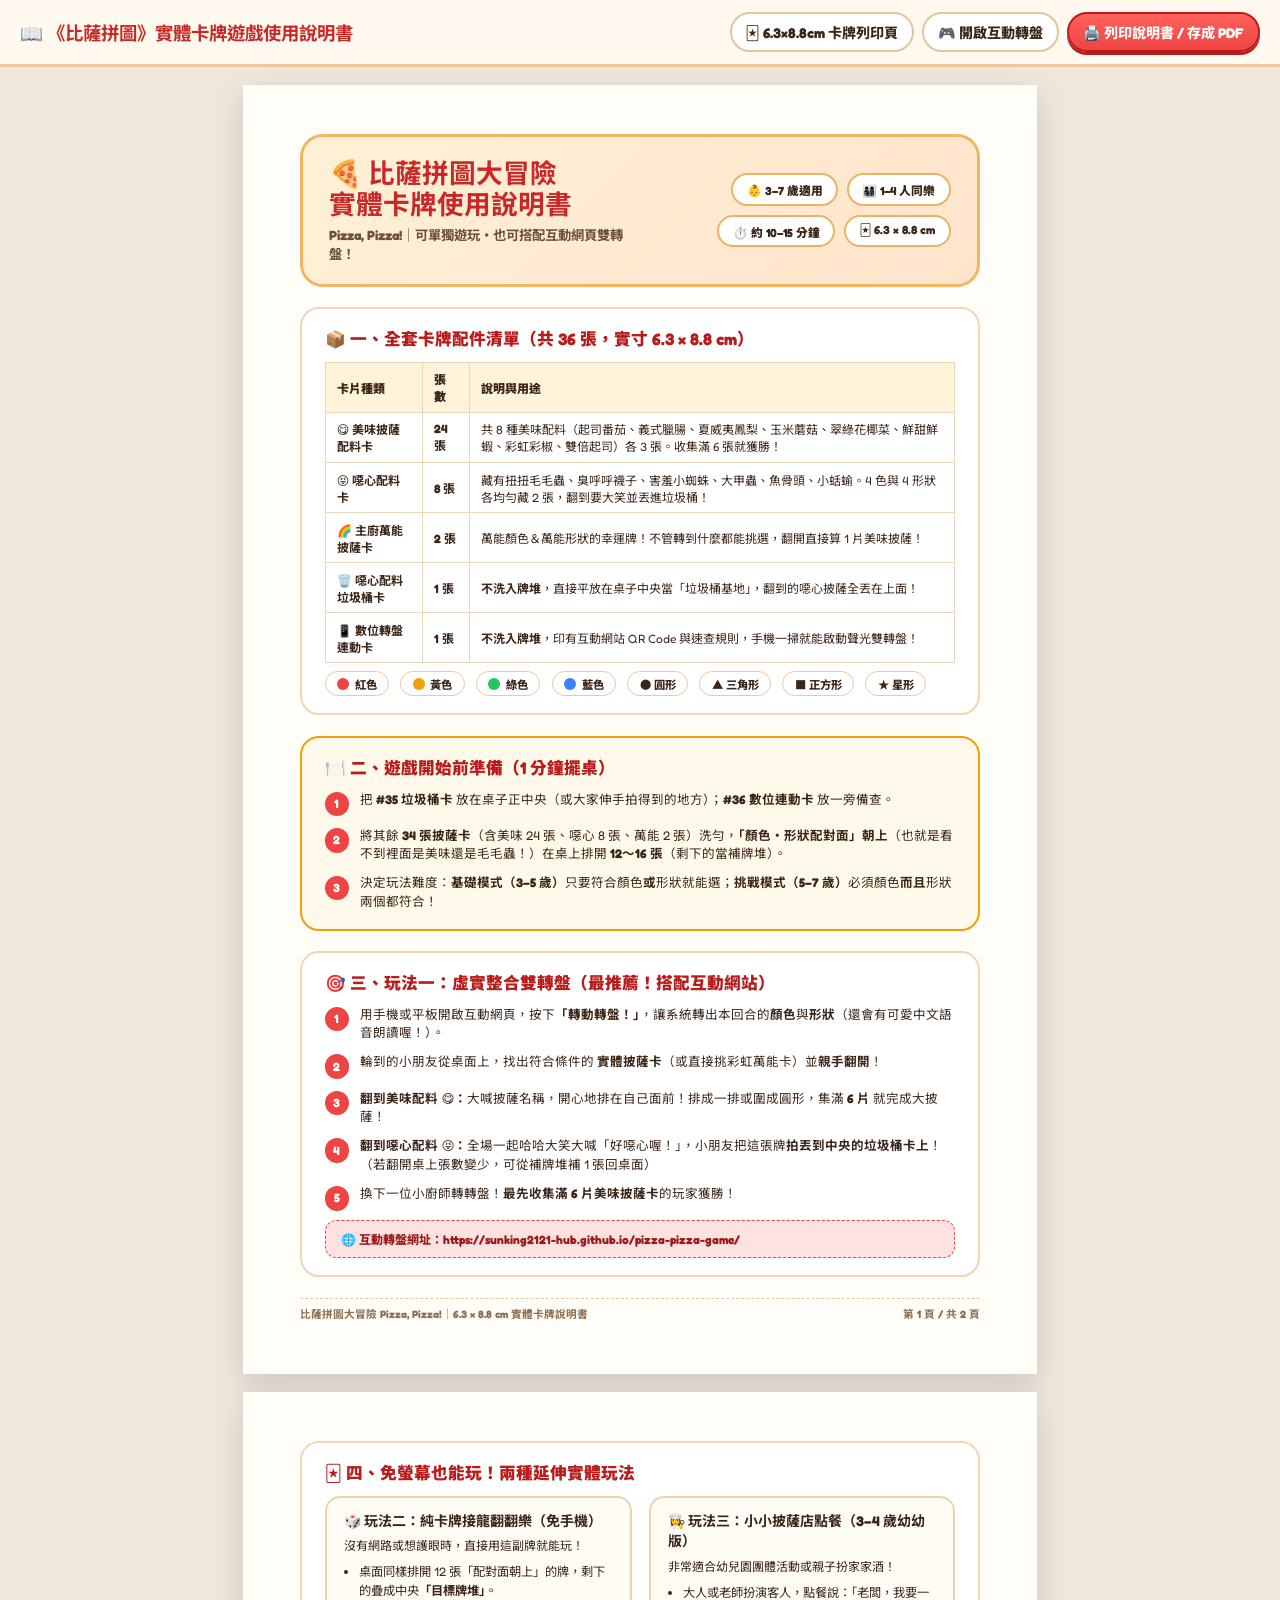
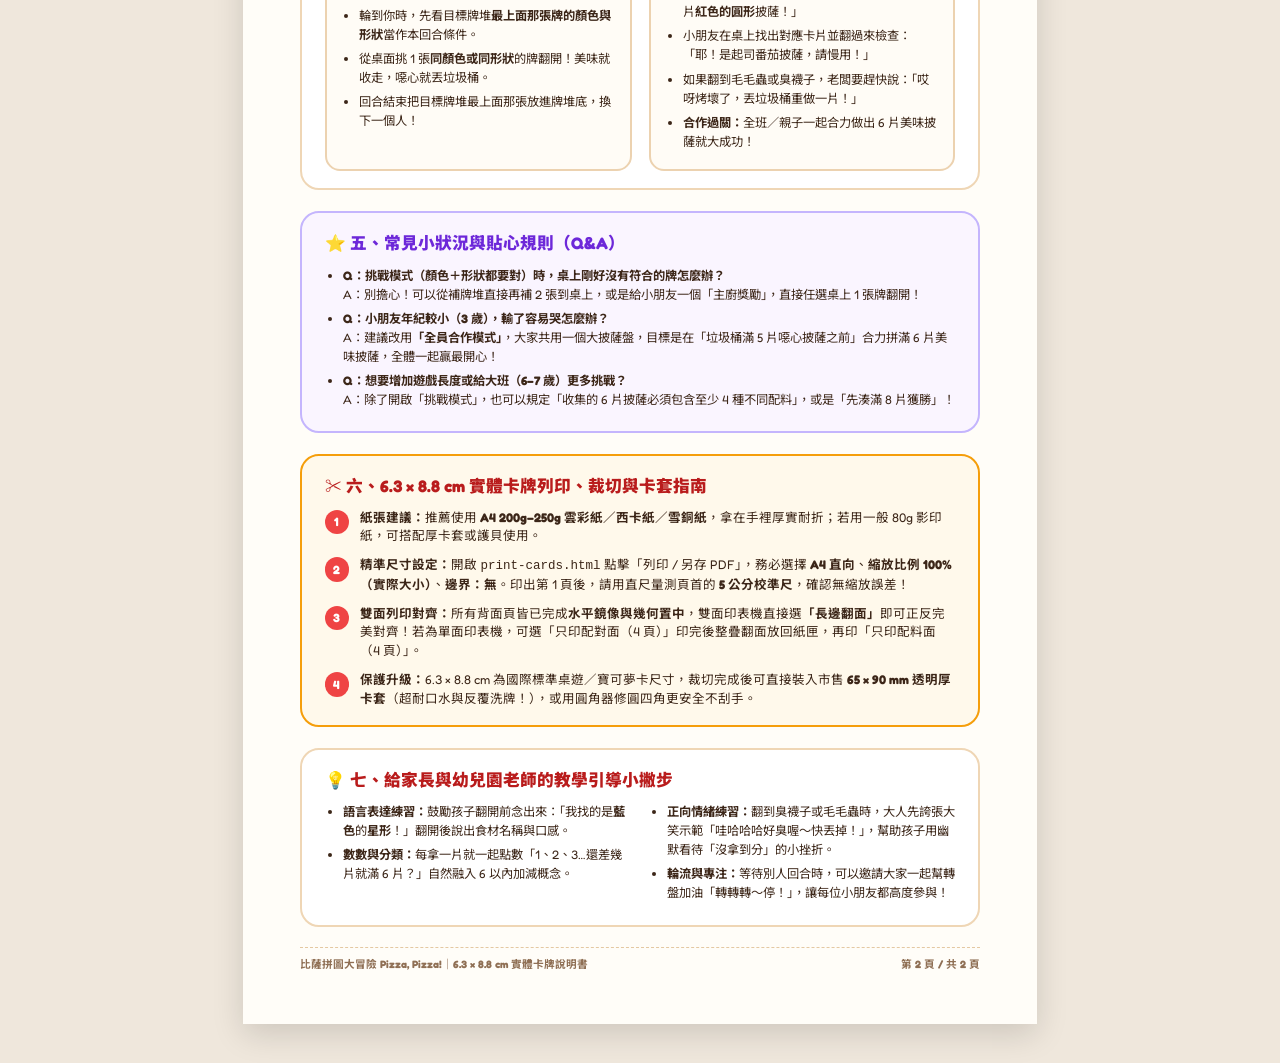
==== manual.html @ bb8e14bf "Add 6.3x8.8cm printable card deck and instruction manual" ====
<!DOCTYPE html>
<html lang="zh-Hant">
<head>
  <meta charset="UTF-8" />
  <meta name="viewport" content="width=device-width, initial-scale=1.0" />
  <title>比薩拼圖（Pizza, Pizza!）實體卡牌遊戲使用說明書</title>
  <link rel="preconnect" href="https://fonts.googleapis.com">
  <link rel="preconnect" href="https://fonts.gstatic.com" crossorigin>
  <link href="https://fonts.googleapis.com/css2?family=Fredoka:wght@600;700&family=Noto+Sans+TC:wght@500;700;900&display=swap" rel="stylesheet">
  <style>
    * {
      box-sizing: border-box;
      -webkit-print-color-adjust: exact !important;
      print-color-adjust: exact !important;
    }

    @page {
      size: A4 portrait;
      margin: 0;
    }

    body {
      margin: 0;
      padding: 0;
      font-family: 'Fredoka', 'Noto Sans TC', system-ui, sans-serif;
      background: #efe7dc;
      color: #3c2618;
    }

    .toolbar {
      position: sticky;
      top: 0;
      z-index: 200;
      background: rgba(255, 250, 241, 0.96);
      backdrop-filter: blur(8px);
      border-bottom: 3px solid #ecc99b;
      padding: 12px 20px;
      display: flex;
      align-items: center;
      justify-content: space-between;
      gap: 12px;
      flex-wrap: wrap;
    }

    .toolbar h1 {
      margin: 0;
      font-size: 1.15rem;
      color: #c82828;
    }

    .toolbar-actions {
      display: flex;
      gap: 8px;
      flex-wrap: wrap;
    }

    .tb-btn {
      padding: 8px 14px;
      border-radius: 999px;
      border: 2.5px solid #e2c59d;
      background: #fff;
      color: #3c2618;
      font-family: inherit;
      font-size: 0.88rem;
      font-weight: 800;
      cursor: pointer;
      text-decoration: none;
      display: inline-flex;
      align-items: center;
      gap: 6px;
    }

    .tb-btn.primary {
      background: linear-gradient(180deg, #ff6259 0%, #ef4444 100%);
      border-color: #b91c1c;
      color: #fff;
      box-shadow: 0 3px 0 #b91c1c;
    }

    .pages-wrap {
      display: flex;
      flex-direction: column;
      align-items: center;
      gap: 18px;
      padding: 18px 0 40px;
    }

    .manual-page {
      width: 210mm;
      min-height: 297mm;
      background: #fffdf8;
      box-shadow: 0 10px 30px rgba(0, 0, 0, 0.14);
      padding: 13mm 15mm 14mm;
      position: relative;
      display: flex;
      flex-direction: column;
      gap: 5.5mm;
      page-break-after: always;
      break-after: page;
    }

    .manual-page:last-child {
      page-break-after: auto;
      break-after: auto;
    }

    .hero-header {
      background: linear-gradient(135deg, #fff1d6 0%, #ffe4cc 100%);
      border: 1mm solid #f3b562;
      border-radius: 6mm;
      padding: 5.5mm 7mm;
      display: flex;
      align-items: center;
      justify-content: space-between;
      gap: 6mm;
    }

    .hero-title h2 {
      margin: 0 0 1.5mm;
      font-size: 20pt;
      color: #c82828;
      line-height: 1.15;
    }

    .hero-title p {
      margin: 0;
      font-size: 10pt;
      font-weight: 700;
      color: #6d4f3b;
    }

    .meta-pills {
      display: flex;
      flex-wrap: wrap;
      gap: 2.5mm;
      justify-content: flex-end;
      max-width: 78mm;
    }

    .meta-pill {
      padding: 1.5mm 3.5mm;
      border-radius: 999px;
      background: #fff;
      border: 0.6mm solid #eab364;
      font-size: 8.8pt;
      font-weight: 900;
      color: #3c2618;
    }

    .section-box {
      background: #ffffff;
      border: 0.7mm solid #efd6b5;
      border-radius: 5mm;
      padding: 4.5mm 6mm;
    }

    .section-box.highlight-box {
      background: #fff9eb;
      border-color: #f59e0b;
    }

    .section-box.purple-box {
      background: #faf5ff;
      border-color: #c4b5fd;
    }

    .section-title {
      margin: 0 0 3mm;
      font-size: 12.5pt;
      font-weight: 900;
      color: #b91c1c;
      display: flex;
      align-items: center;
      gap: 2mm;
    }

    .purple-box .section-title {
      color: #6d28d9;
    }

    .two-col {
      display: grid;
      grid-template-columns: 1fr 1fr;
      gap: 4.5mm;
    }

    .spec-table {
      width: 100%;
      border-collapse: collapse;
      font-size: 9pt;
    }

    .spec-table th,
    .spec-table td {
      border: 0.4mm solid #ecd6b8;
      padding: 2mm 3mm;
      text-align: left;
    }

    .spec-table th {
      background: #fff3da;
      font-weight: 900;
    }

    .steps-list {
      margin: 0;
      padding: 0;
      list-style: none;
      display: flex;
      flex-direction: column;
      gap: 2.8mm;
    }

    .steps-list li {
      display: flex;
      align-items: flex-start;
      gap: 3mm;
      font-size: 9.4pt;
      line-height: 1.48;
    }

    .step-badge {
      width: 6.5mm;
      height: 6.5mm;
      border-radius: 50%;
      background: #ef4444;
      color: #fff;
      font-size: 9pt;
      font-weight: 900;
      display: inline-flex;
      align-items: center;
      justify-content: center;
      flex-shrink: 0;
      margin-top: 0.3mm;
    }

    .mode-card {
      background: #fffcf6;
      border: 0.6mm solid #ecd2b0;
      border-radius: 4mm;
      padding: 3.5mm 4.5mm;
      font-size: 9pt;
      line-height: 1.48;
    }

    .mode-card h4 {
      margin: 0 0 1.5mm;
      font-size: 10.5pt;
      color: #3c2618;
    }

    .bullet-list {
      margin: 0;
      padding-left: 5mm;
      font-size: 9.2pt;
      line-height: 1.55;
    }

    .bullet-list li {
      margin-bottom: 1.4mm;
    }

    .color-row {
      display: flex;
      gap: 3mm;
      flex-wrap: wrap;
      margin-top: 2mm;
    }

    .chip {
      display: inline-flex;
      align-items: center;
      gap: 1.5mm;
      padding: 1mm 3mm;
      border-radius: 999px;
      font-size: 8.5pt;
      font-weight: 800;
      background: #fff;
      border: 0.5mm solid #e5caa7;
    }

    .dot {
      width: 3.2mm;
      height: 3.2mm;
      border-radius: 50%;
      display: inline-block;
    }

    .url-banner {
      margin-top: 2.5mm;
      padding: 2.5mm 4mm;
      border-radius: 3mm;
      background: #fee2e2;
      border: 0.5mm dashed #ef4444;
      font-size: 9pt;
      font-weight: 800;
      color: #991b1b;
    }

    .page-footer {
      margin-top: auto;
      padding-top: 2mm;
      border-top: 0.4mm dashed #e4c8a2;
      display: flex;
      justify-content: space-between;
      font-size: 8pt;
      font-weight: 700;
      color: #8f6f54;
    }

    @media print {
      body { background: #fff; }
      .no-print { display: none !important; }
      .pages-wrap { padding: 0; gap: 0; }
      .manual-page { box-shadow: none; margin: 0; }
    }
  </style>
</head>
<body>
  <header class="toolbar no-print">
    <h1>📖 《比薩拼圖》實體卡牌遊戲使用說明書</h1>
    <div class="toolbar-actions">
      <a class="tb-btn" href="print-cards.html">🃏 6.3×8.8cm 卡牌列印頁</a>
      <a class="tb-btn" href="index.html">🎮 開啟互動轉盤</a>
      <button class="tb-btn primary" onclick="window.print()">🖨️ 列印說明書 / 存成 PDF</button>
    </div>
  </header>

  <main class="pages-wrap">
    <!-- ==================== 第 1 頁：遊戲介紹、配件、主要玩法 ==================== -->
    <article class="manual-page">
      <div class="hero-header">
        <div class="hero-title">
          <h2>🍕 比薩拼圖大冒險<br/>實體卡牌使用說明書</h2>
          <p>Pizza, Pizza!｜可單獨遊玩・也可搭配互動網頁雙轉盤！</p>
        </div>
        <div class="meta-pills">
          <span class="meta-pill">👶 3–7 歲適用</span>
          <span class="meta-pill">👨‍👩‍👧‍👦 1–4 人同樂</span>
          <span class="meta-pill">⏱️ 約 10–15 分鐘</span>
          <span class="meta-pill">🃏 6.3 × 8.8 cm</span>
        </div>
      </div>

      <!-- 配件清單 -->
      <section class="section-box">
        <h3 class="section-title">📦 一、全套卡牌配件清單（共 36 張，實寸 6.3 × 8.8 cm）</h3>
        <table class="spec-table">
          <thead>
            <tr>
              <th>卡片種類</th>
              <th>張數</th>
              <th>說明與用途</th>
            </tr>
          </thead>
          <tbody>
            <tr>
              <td><strong>😋 美味披薩配料卡</strong></td>
              <td><strong>24 張</strong></td>
              <td>共 8 種美味配料（起司番茄、義式臘腸、夏威夷鳳梨、玉米蘑菇、翠綠花椰菜、鮮甜鮮蝦、彩虹彩椒、雙倍起司）各 3 張。收集滿 6 張就獲勝！</td>
            </tr>
            <tr>
              <td><strong>😝 噁心配料卡</strong></td>
              <td><strong>8 張</strong></td>
              <td>藏有扭扭毛毛蟲、臭呼呼襪子、害羞小蜘蛛、大甲蟲、魚骨頭、小蛞蝓。4 色與 4 形狀各均勻藏 2 張，翻到要大笑並丟進垃圾桶！</td>
            </tr>
            <tr>
              <td><strong>🌈 主廚萬能披薩卡</strong></td>
              <td><strong>2 張</strong></td>
              <td>萬能顏色＆萬能形狀的幸運牌！不管轉到什麼都能挑選，翻開直接算 1 片美味披薩！</td>
            </tr>
            <tr>
              <td><strong>🗑️ 噁心配料垃圾桶卡</strong></td>
              <td><strong>1 張</strong></td>
              <td><strong>不洗入牌堆</strong>，直接平放在桌子中央當「垃圾桶基地」，翻到的噁心披薩全丟在上面！</td>
            </tr>
            <tr>
              <td><strong>📱 數位轉盤連動卡</strong></td>
              <td><strong>1 張</strong></td>
              <td><strong>不洗入牌堆</strong>，印有互動網站 QR Code 與速查規則，手機一掃就能啟動聲光雙轉盤！</td>
            </tr>
          </tbody>
        </table>
        <div class="color-row">
          <span class="chip"><span class="dot" style="background:#ef4444"></span>紅色</span>
          <span class="chip"><span class="dot" style="background:#f59e0b"></span>黃色</span>
          <span class="chip"><span class="dot" style="background:#22c55e"></span>綠色</span>
          <span class="chip"><span class="dot" style="background:#3b82f6"></span>藍色</span>
          <span class="chip">● 圓形</span>
          <span class="chip">▲ 三角形</span>
          <span class="chip">■ 正方形</span>
          <span class="chip">★ 星形</span>
        </div>
      </section>

      <!-- 遊戲準備 -->
      <section class="section-box highlight-box">
        <h3 class="section-title">🍽️ 二、遊戲開始前準備（1 分鐘擺桌）</h3>
        <ol class="steps-list">
          <li><span class="step-badge">1</span><div>把 <strong>#35 垃圾桶卡</strong> 放在桌子正中央（或大家伸手拍得到的地方）；<strong>#36 數位連動卡</strong> 放一旁備查。</div></li>
          <li><span class="step-badge">2</span><div>將其餘 <strong>34 張披薩卡</strong>（含美味 24 張、噁心 8 張、萬能 2 張）洗勻，<strong>「顏色・形狀配對面」朝上</strong>（也就是看不到裡面是美味還是毛毛蟲！）在桌上排開 <strong>12～16 張</strong>（剩下的當補牌堆）。</div></li>
          <li><span class="step-badge">3</span><div>決定玩法難度：<strong>基礎模式（3–5 歲）</strong>只要符合顏色<strong>或</strong>形狀就能選；<strong>挑戰模式（5–7 歲）</strong>必須顏色<strong>而且</strong>形狀兩個都符合！</div></li>
        </ol>
      </section>

      <!-- 玩法一：虛實整合 -->
      <section class="section-box">
        <h3 class="section-title">🎯 三、玩法一：虛實整合雙轉盤（最推薦！搭配互動網站）</h3>
        <ol class="steps-list">
          <li><span class="step-badge">1</span><div>用手機或平板開啟互動網頁，按下<strong>「轉動轉盤！」</strong>，讓系統轉出本回合的<strong>顏色</strong>與<strong>形狀</strong>（還會有可愛中文語音朗讀喔！）。</div></li>
          <li><span class="step-badge">2</span><div>輪到的小朋友從桌面上，找出符合條件的 <strong>實體披薩卡</strong>（或直接挑彩虹萬能卡）並<strong>親手翻開</strong>！</div></li>
          <li><span class="step-badge">3</span><div><strong>翻到美味配料 😋：</strong>大喊披薩名稱，開心地排在自己面前！排成一排或圍成圓形，集滿 <strong>6 片</strong> 就完成大披薩！</div></li>
          <li><span class="step-badge">4</span><div><strong>翻到噁心配料 😝：</strong>全場一起哈哈大笑大喊「好噁心喔！」，小朋友把這張牌<strong>拍丟到中央的垃圾桶卡上</strong>！（若翻開桌上張數變少，可從補牌堆補 1 張回桌面）</div></li>
          <li><span class="step-badge">5</span><div>換下一位小廚師轉轉盤！<strong>最先收集滿 6 片美味披薩卡</strong>的玩家獲勝！</div></li>
        </ol>
        <div class="url-banner">🌐 互動轉盤網址：https://sunking2121-hub.github.io/pizza-pizza-game/</div>
      </section>

      <div class="page-footer">
        <span>比薩拼圖大冒險 Pizza, Pizza!｜6.3 × 8.8 cm 實體卡牌說明書</span>
        <span>第 1 頁 / 共 2 頁</span>
      </div>
    </article>

    <!-- ==================== 第 2 頁：免螢幕玩法、分齡引導、列印製作教學 ==================== -->
    <article class="manual-page">
      <!-- 免螢幕玩法與幼兒延伸玩法 -->
      <section class="section-box">
        <h3 class="section-title">🃏 四、免螢幕也能玩！兩種延伸實體玩法</h3>
        <div class="two-col">
          <div class="mode-card">
            <h4>🎲 玩法二：純卡牌接龍翻翻樂（免手機）</h4>
            <p style="margin:0 0 2mm">沒有網路或想護眼時，直接用這副牌就能玩！</p>
            <ul class="bullet-list" style="padding-left:4.2mm">
              <li>桌面同樣排開 12 張「配對面朝上」的牌，剩下的疊成中央<strong>「目標牌堆」</strong>。</li>
              <li>輪到你時，先看目標牌堆<strong>最上面那張牌的顏色與形狀</strong>當作本回合條件。</li>
              <li>從桌面挑 1 張<strong>同顏色或同形狀</strong>的牌翻開！美味就收走，噁心就丟垃圾桶。</li>
              <li>回合結束把目標牌堆最上面那張放進牌堆底，換下一個人！</li>
            </ul>
          </div>
          <div class="mode-card">
            <h4>👩‍🍳 玩法三：小小披薩店點餐（3–4 歲幼幼版）</h4>
            <p style="margin:0 0 2mm">非常適合幼兒園團體活動或親子扮家家酒！</p>
            <ul class="bullet-list" style="padding-left:4.2mm">
              <li>大人或老師扮演客人，點餐說：「老闆，我要一片<strong>紅色的圓形</strong>披薩！」</li>
              <li>小朋友在桌上找出對應卡片並翻過來檢查：「耶！是起司番茄披薩，請慢用！」</li>
              <li>如果翻到毛毛蟲或臭襪子，老闆要趕快說：「哎呀烤壞了，丟垃圾桶重做一片！」</li>
              <li><strong>合作過關：</strong>全班／親子一起合力做出 6 片美味披薩就大成功！</li>
            </ul>
          </div>
        </div>
      </section>

      <!-- 難度與勝負細節 -->
      <section class="section-box purple-box">
        <h3 class="section-title">⭐ 五、常見小狀況與貼心規則（Q&amp;A）</h3>
        <ul class="bullet-list">
          <li><strong>Q：挑戰模式（顏色＋形狀都要對）時，桌上剛好沒有符合的牌怎麼辦？</strong><br/>A：別擔心！可以從補牌堆直接再補 2 張到桌上，或是給小朋友一個「主廚獎勵」，直接任選桌上 1 張牌翻開！</li>
          <li><strong>Q：小朋友年紀較小（3 歲），輸了容易哭怎麼辦？</strong><br/>A：建議改用<strong>「全員合作模式」</strong>，大家共用一個大披薩盤，目標是在「垃圾桶滿 5 片噁心披薩之前」合力拼滿 6 片美味披薩，全體一起贏最開心！</li>
          <li><strong>Q：想要增加遊戲長度或給大班（6–7 歲）更多挑戰？</strong><br/>A：除了開啟「挑戰模式」，也可以規定「收集的 6 片披薩必須包含至少 4 種不同配料」，或是「先湊滿 8 片獲勝」！</li>
        </ul>
      </section>

      <!-- 6.3 x 8.8 cm 製作與列印教學 -->
      <section class="section-box highlight-box">
        <h3 class="section-title">✂️ 六、6.3 × 8.8 cm 實體卡牌列印、裁切與卡套指南</h3>
        <ol class="steps-list">
          <li><span class="step-badge">1</span><div><strong>紙張建議：</strong>推薦使用 <strong>A4 200g–250g 雲彩紙／西卡紙／雪銅紙</strong>，拿在手裡厚實耐折；若用一般 80g 影印紙，可搭配厚卡套或護貝使用。</div></li>
          <li><span class="step-badge">2</span><div><strong>精準尺寸設定：</strong>開啟 <code>print-cards.html</code> 點擊「列印 / 另存 PDF」，務必選擇 <strong>A4 直向</strong>、<strong>縮放比例 100%（實際大小）</strong>、<strong>邊界：無</strong>。印出第 1 頁後，請用直尺量測頁首的 <strong>5 公分校準尺</strong>，確認無縮放誤差！</div></li>
          <li><span class="step-badge">3</span><div><strong>雙面列印對齊：</strong>所有背面頁皆已完成<strong>水平鏡像與幾何置中</strong>，雙面印表機直接選<strong>「長邊翻面」</strong>即可正反完美對齊！若為單面印表機，可選「只印配對面（4 頁）」印完後整疊翻面放回紙匣，再印「只印配料面（4 頁）」。</div></li>
          <li><span class="step-badge">4</span><div><strong>保護升級：</strong>6.3 × 8.8 cm 為國際標準桌遊／寶可夢卡尺寸，裁切完成後可直接裝入市售 <strong>65 × 90 mm 透明厚卡套</strong>（超耐口水與反覆洗牌！），或用圓角器修圓四角更安全不刮手。</div></li>
        </ol>
      </section>

      <!-- 幼兒園老師／家長共玩引導 -->
      <section class="section-box">
        <h3 class="section-title">💡 七、給家長與幼兒園老師的教學引導小撇步</h3>
        <div class="two-col">
          <ul class="bullet-list">
            <li><strong>語言表達練習：</strong>鼓勵孩子翻開前念出來：「我找的是<strong>藍色</strong>的<strong>星形</strong>！」翻開後說出食材名稱與口感。</li>
            <li><strong>數數與分類：</strong>每拿一片就一起點數「1、2、3…還差幾片就滿 6 片？」自然融入 6 以內加減概念。</li>
          </ul>
          <ul class="bullet-list">
            <li><strong>正向情緒練習：</strong>翻到臭襪子或毛毛蟲時，大人先誇張大笑示範「哇哈哈哈好臭喔～快丟掉！」，幫助孩子用幽默看待「沒拿到分」的小挫折。</li>
            <li><strong>輪流與專注：</strong>等待別人回合時，可以邀請大家一起幫轉盤加油「轉轉轉～停！」，讓每位小朋友都高度參與！</li>
          </ul>
        </div>
      </section>

      <div class="page-footer">
        <span>比薩拼圖大冒險 Pizza, Pizza!｜6.3 × 8.8 cm 實體卡牌說明書</span>
        <span>第 2 頁 / 共 2 頁</span>
      </div>
    </article>
  </main>
</body>
</html>
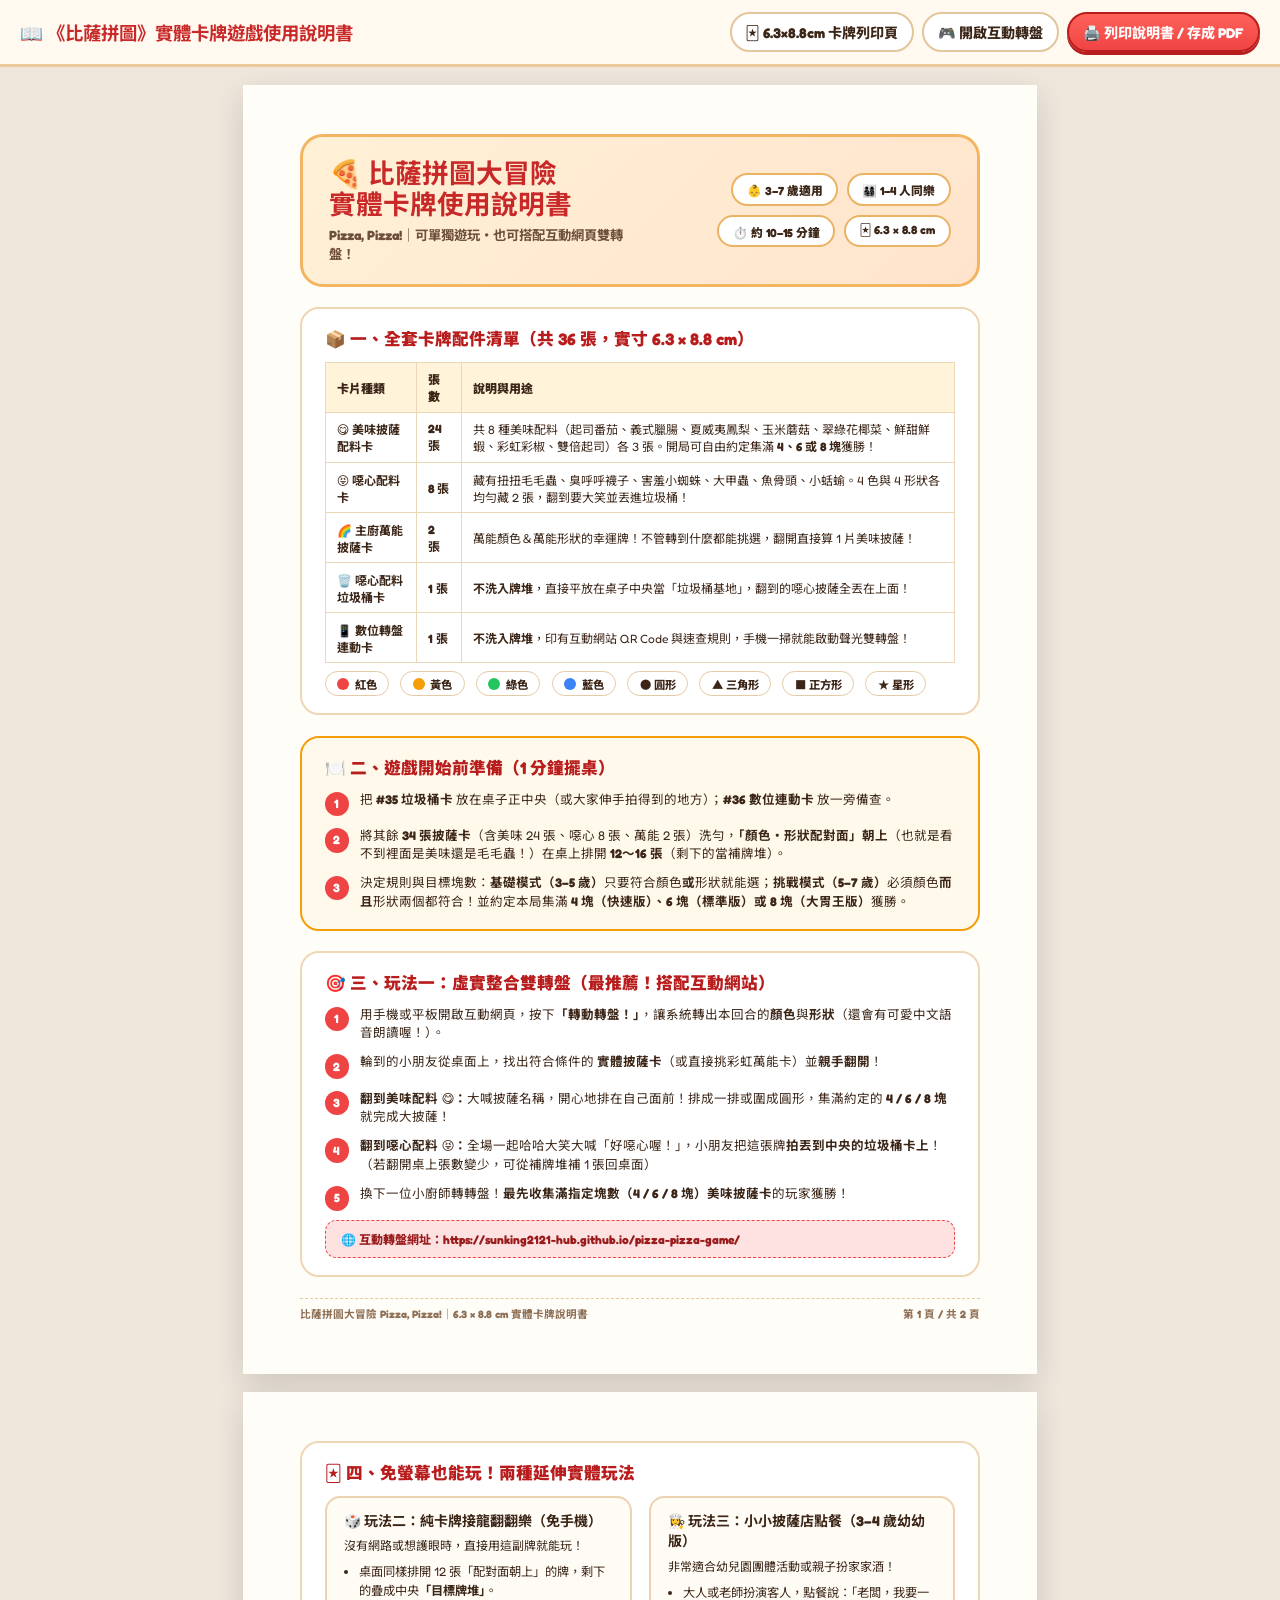
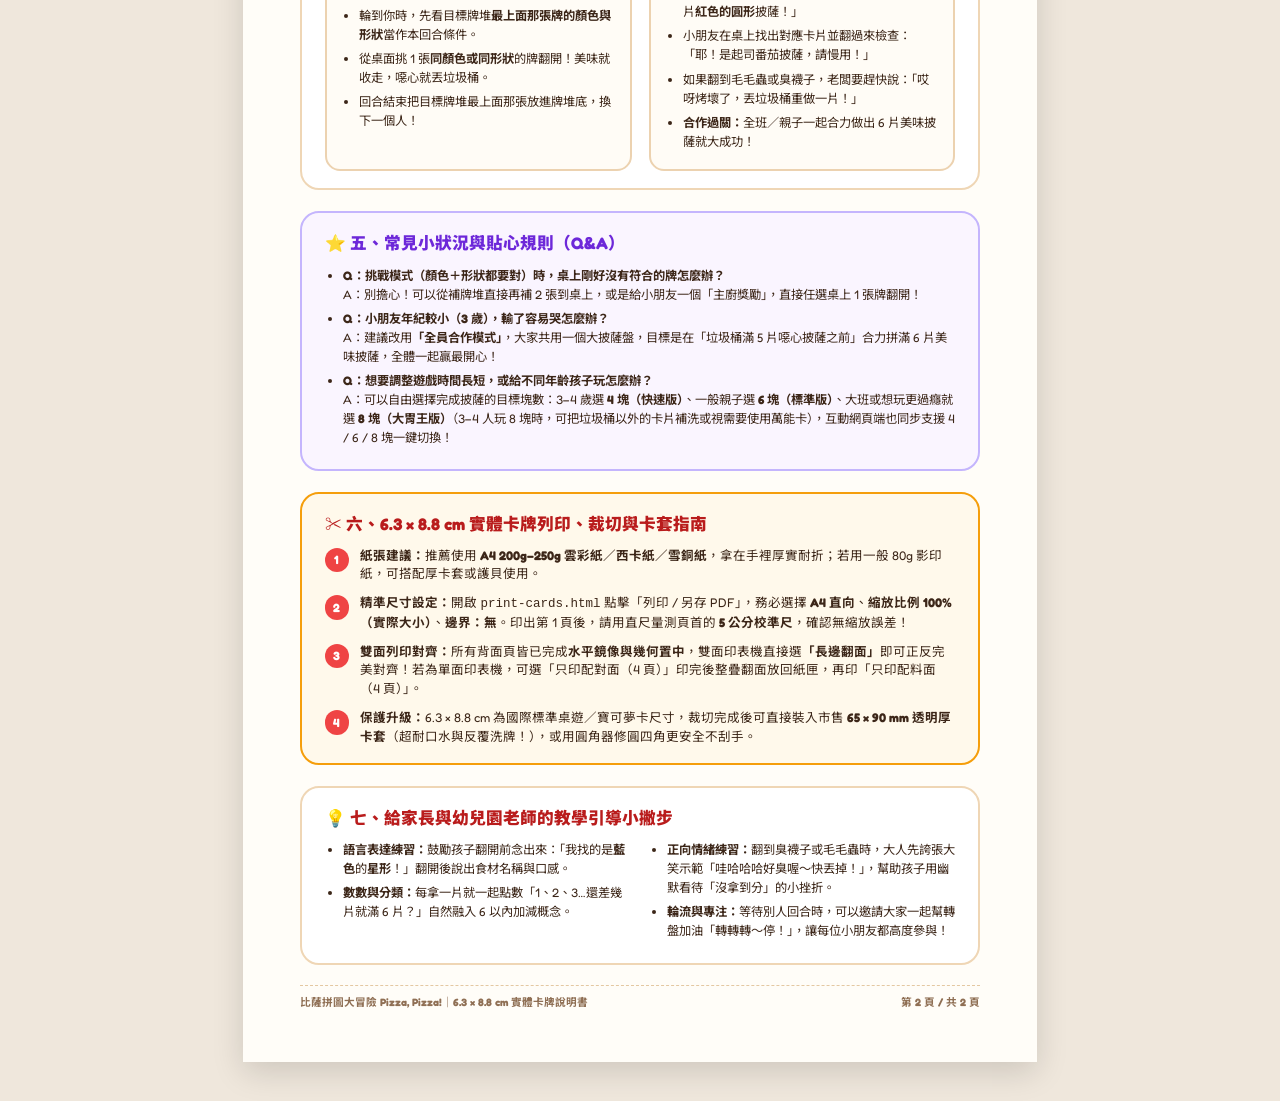
==== commit 5cdc97e8: "Support selectable 4, 6, or 8 pizza slices to complete" ====
--- a/manual.html
+++ b/manual.html
@@ -357,7 +357,7 @@
             <tr>
               <td><strong>😋 美味披薩配料卡</strong></td>
               <td><strong>24 張</strong></td>
-              <td>共 8 種美味配料（起司番茄、義式臘腸、夏威夷鳳梨、玉米蘑菇、翠綠花椰菜、鮮甜鮮蝦、彩虹彩椒、雙倍起司）各 3 張。收集滿 6 張就獲勝！</td>
+              <td>共 8 種美味配料（起司番茄、義式臘腸、夏威夷鳳梨、玉米蘑菇、翠綠花椰菜、鮮甜鮮蝦、彩虹彩椒、雙倍起司）各 3 張。開局可自由約定集滿 <strong>4、6 或 8 塊</strong>獲勝！</td>
             </tr>
             <tr>
               <td><strong>😝 噁心配料卡</strong></td>
@@ -399,7 +399,7 @@
         <ol class="steps-list">
           <li><span class="step-badge">1</span><div>把 <strong>#35 垃圾桶卡</strong> 放在桌子正中央（或大家伸手拍得到的地方）；<strong>#36 數位連動卡</strong> 放一旁備查。</div></li>
           <li><span class="step-badge">2</span><div>將其餘 <strong>34 張披薩卡</strong>（含美味 24 張、噁心 8 張、萬能 2 張）洗勻，<strong>「顏色・形狀配對面」朝上</strong>（也就是看不到裡面是美味還是毛毛蟲！）在桌上排開 <strong>12～16 張</strong>（剩下的當補牌堆）。</div></li>
-          <li><span class="step-badge">3</span><div>決定玩法難度：<strong>基礎模式（3–5 歲）</strong>只要符合顏色<strong>或</strong>形狀就能選；<strong>挑戰模式（5–7 歲）</strong>必須顏色<strong>而且</strong>形狀兩個都符合！</div></li>
+          <li><span class="step-badge">3</span><div>決定規則與目標塊數：<strong>基礎模式（3–5 歲）</strong>只要符合顏色<strong>或</strong>形狀就能選；<strong>挑戰模式（5–7 歲）</strong>必須顏色<strong>而且</strong>形狀兩個都符合！並約定本局集滿 <strong>4 塊（快速版）、6 塊（標準版）或 8 塊（大胃王版）</strong>獲勝。</div></li>
         </ol>
       </section>
 
@@ -409,9 +409,9 @@
         <ol class="steps-list">
           <li><span class="step-badge">1</span><div>用手機或平板開啟互動網頁，按下<strong>「轉動轉盤！」</strong>，讓系統轉出本回合的<strong>顏色</strong>與<strong>形狀</strong>（還會有可愛中文語音朗讀喔！）。</div></li>
           <li><span class="step-badge">2</span><div>輪到的小朋友從桌面上，找出符合條件的 <strong>實體披薩卡</strong>（或直接挑彩虹萬能卡）並<strong>親手翻開</strong>！</div></li>
-          <li><span class="step-badge">3</span><div><strong>翻到美味配料 😋：</strong>大喊披薩名稱，開心地排在自己面前！排成一排或圍成圓形，集滿 <strong>6 片</strong> 就完成大披薩！</div></li>
+          <li><span class="step-badge">3</span><div><strong>翻到美味配料 😋：</strong>大喊披薩名稱，開心地排在自己面前！排成一排或圍成圓形，集滿約定的 <strong>4 / 6 / 8 塊</strong>就完成大披薩！</div></li>
           <li><span class="step-badge">4</span><div><strong>翻到噁心配料 😝：</strong>全場一起哈哈大笑大喊「好噁心喔！」，小朋友把這張牌<strong>拍丟到中央的垃圾桶卡上</strong>！（若翻開桌上張數變少，可從補牌堆補 1 張回桌面）</div></li>
-          <li><span class="step-badge">5</span><div>換下一位小廚師轉轉盤！<strong>最先收集滿 6 片美味披薩卡</strong>的玩家獲勝！</div></li>
+          <li><span class="step-badge">5</span><div>換下一位小廚師轉轉盤！<strong>最先收集滿指定塊數（4 / 6 / 8 塊）美味披薩卡</strong>的玩家獲勝！</div></li>
         </ol>
         <div class="url-banner">🌐 互動轉盤網址：https://sunking2121-hub.github.io/pizza-pizza-game/</div>
       </section>
@@ -457,7 +457,7 @@
         <ul class="bullet-list">
           <li><strong>Q：挑戰模式（顏色＋形狀都要對）時，桌上剛好沒有符合的牌怎麼辦？</strong><br/>A：別擔心！可以從補牌堆直接再補 2 張到桌上，或是給小朋友一個「主廚獎勵」，直接任選桌上 1 張牌翻開！</li>
           <li><strong>Q：小朋友年紀較小（3 歲），輸了容易哭怎麼辦？</strong><br/>A：建議改用<strong>「全員合作模式」</strong>，大家共用一個大披薩盤，目標是在「垃圾桶滿 5 片噁心披薩之前」合力拼滿 6 片美味披薩，全體一起贏最開心！</li>
-          <li><strong>Q：想要增加遊戲長度或給大班（6–7 歲）更多挑戰？</strong><br/>A：除了開啟「挑戰模式」，也可以規定「收集的 6 片披薩必須包含至少 4 種不同配料」，或是「先湊滿 8 片獲勝」！</li>
+          <li><strong>Q：想要調整遊戲時間長短，或給不同年齡孩子玩怎麼辦？</strong><br/>A：可以自由選擇完成披薩的目標塊數：3–4 歲選 <strong>4 塊（快速版）</strong>、一般親子選 <strong>6 塊（標準版）</strong>、大班或想玩更過癮就選 <strong>8 塊（大胃王版）</strong>（3–4 人玩 8 塊時，可把垃圾桶以外的卡片補洗或視需要使用萬能卡），互動網頁端也同步支援 4 / 6 / 8 塊一鍵切換！</li>
         </ul>
       </section>
 
